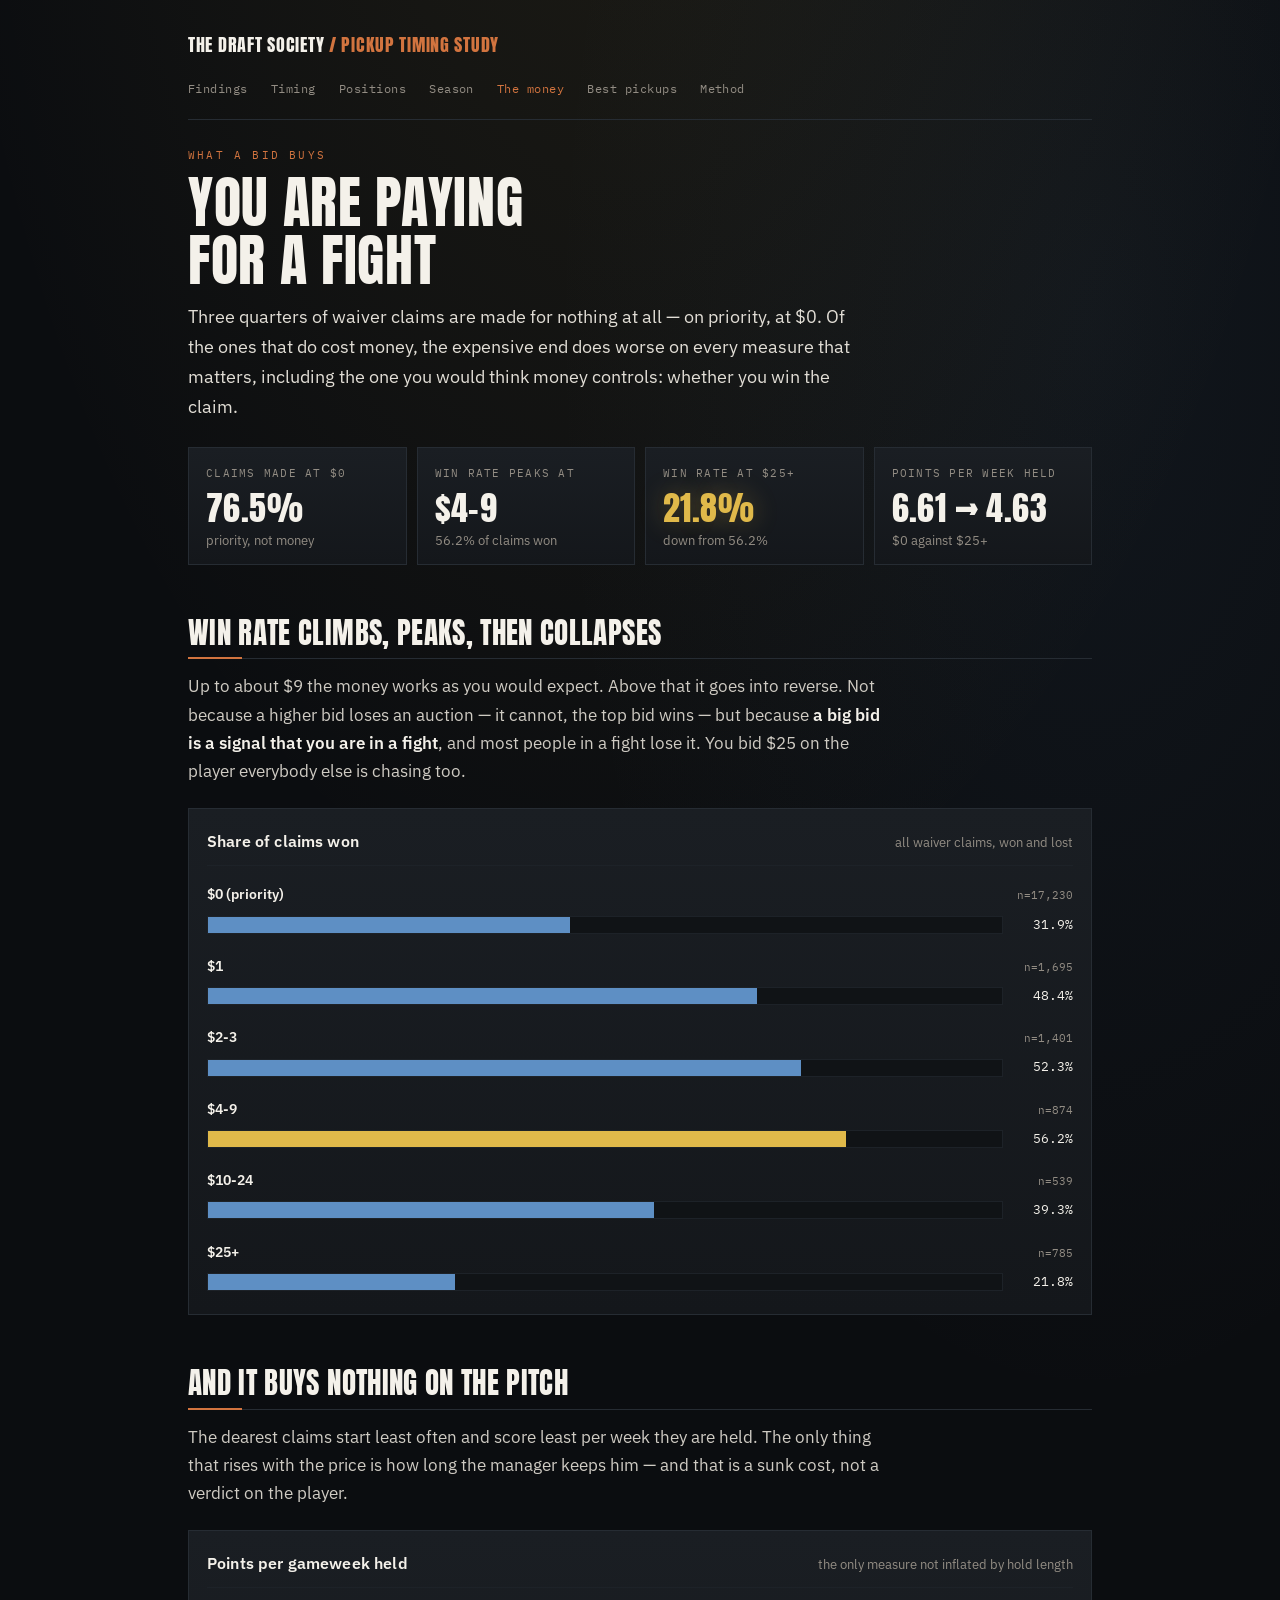
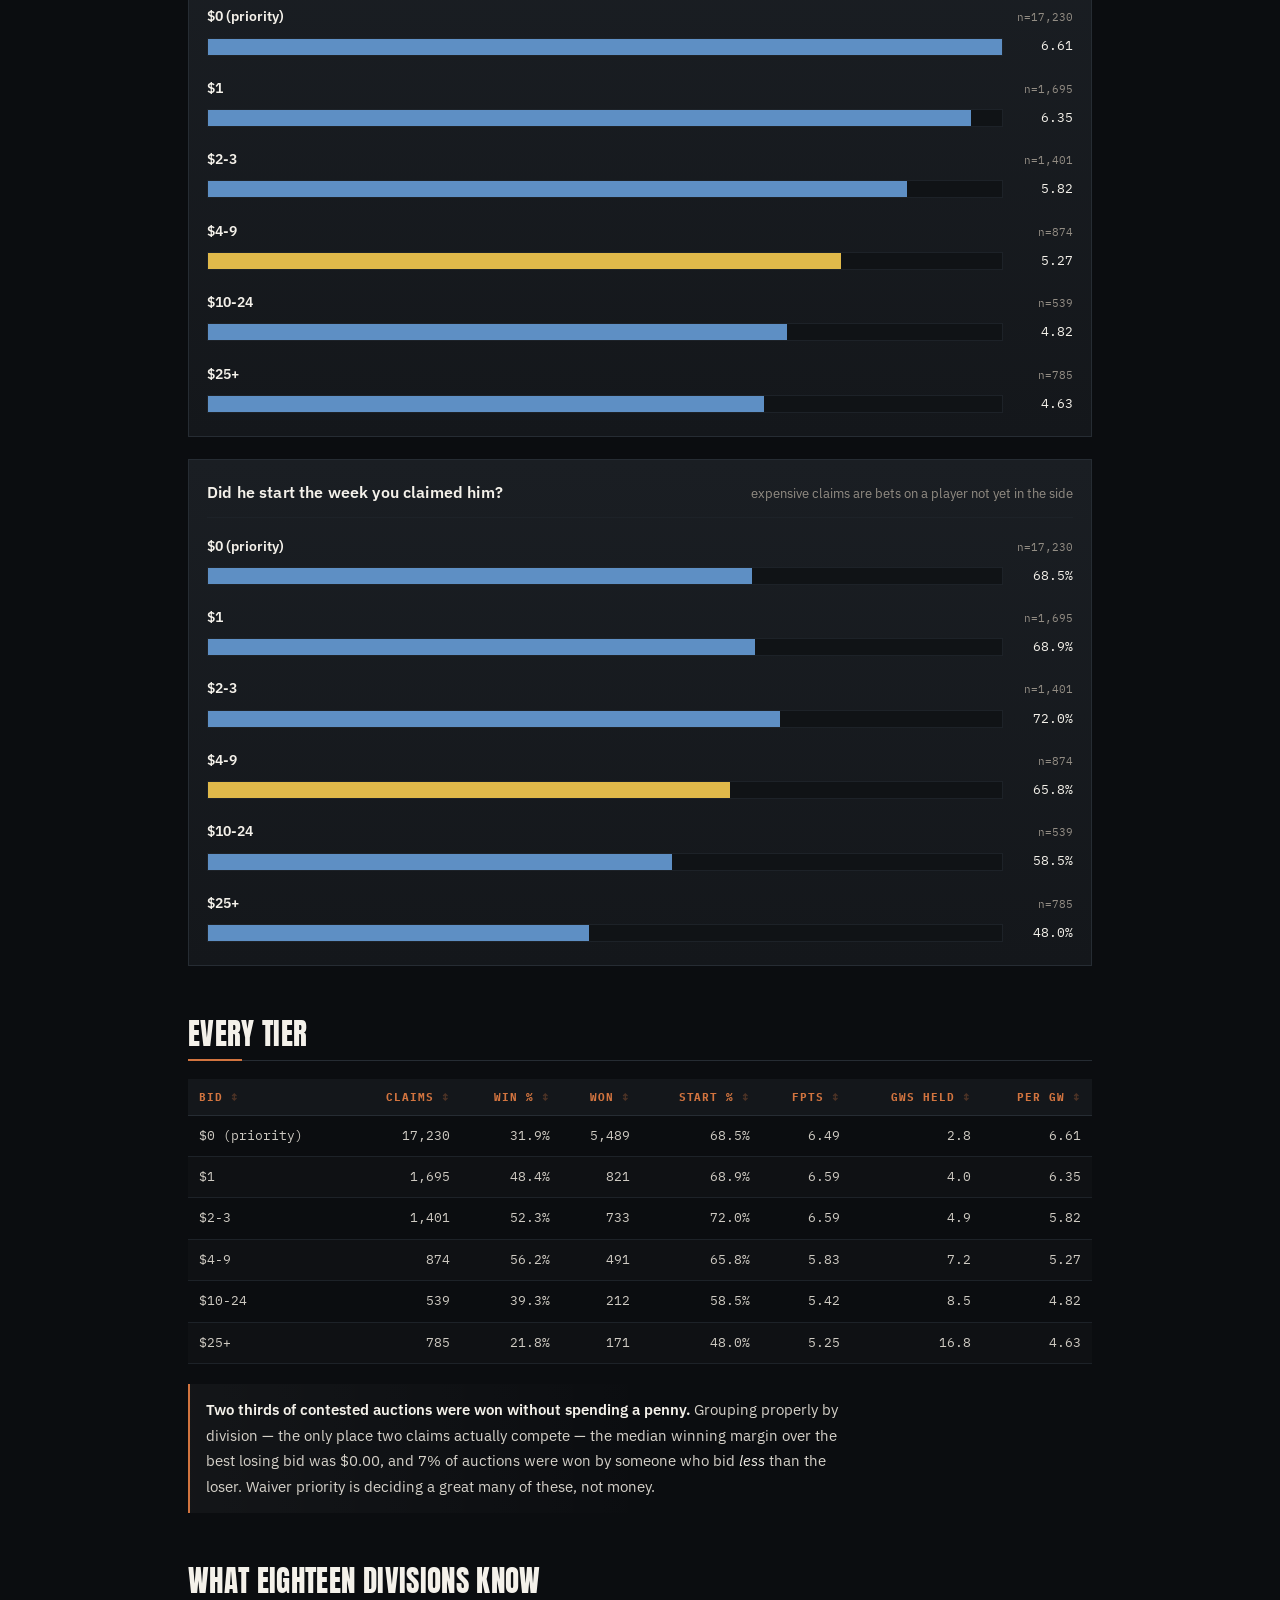
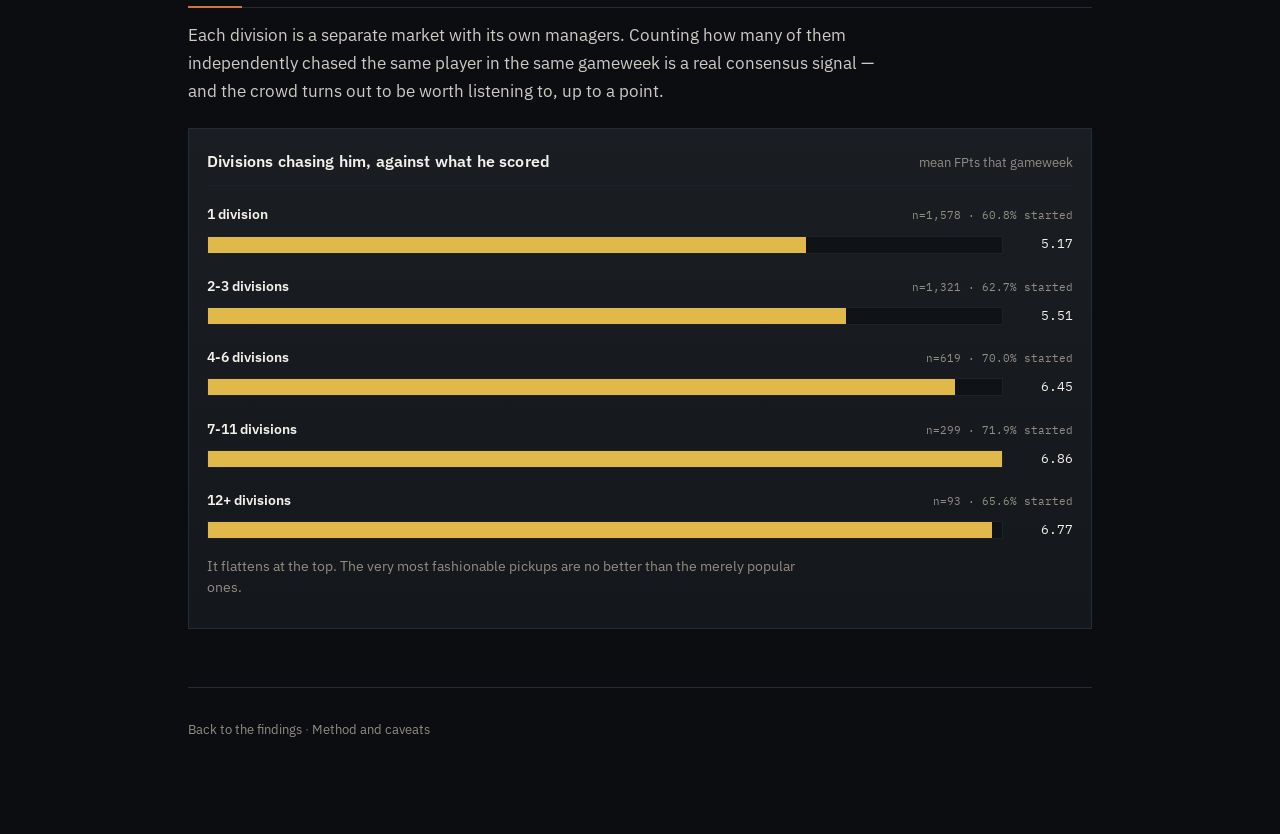
==== site/faab.html @ bee96d05 "Pickup timing study: scraper, analysis and site Measures what 22,488 Fantrax pickups were worth in 2" ====
<!doctype html>
<html lang="en">
<head>
<meta charset="utf-8">
<meta name="viewport" content="width=device-width, initial-scale=1">
<title>The money — Pickup Timing Study 25/26</title>
<meta name="description" content="What a FAAB bid actually buys on the Fantrax waiver wire, and what the crowd knows.">
<link rel="preconnect" href="https://fonts.googleapis.com">
<link rel="preconnect" href="https://fonts.gstatic.com" crossorigin>
<link href="https://fonts.googleapis.com/css2?family=Anton&family=IBM+Plex+Mono:wght@400;500;600&family=IBM+Plex+Sans:wght@400;500;600&display=swap" rel="stylesheet">
<link rel="stylesheet" href="assets/tds.css">
</head>
<body class="p-money">
<div class="wrap">

  <header class="masthead">
    <div class="masthead-title">The Draft Society <span>/ Pickup Timing Study</span></div>
    <nav>
      <a href="index.html">Findings</a>
      <a href="timing.html">Timing</a>
      <a href="positions.html">Positions</a>
      <a href="season.html">Season</a>
      <a href="faab.html" aria-current="page">The money</a>
      <a href="best-pickups.html">Best pickups</a>
      <a href="method.html">Method</a>
    </nav>
  </header>

  <p class="kicker">What a bid buys</p>
  <h1>You are paying<br>for a fight</h1>
  <p class="lede">Three quarters of waiver claims are made for nothing at all
  &mdash; on priority, at $0. Of the ones that do cost money, the expensive
  end does worse on every measure that matters, including the one you would
  think money controls: whether you win the claim.</p>

  <div class="stat-row" id="faab-stats"></div>

  <h2>Win rate climbs, peaks, then collapses</h2>
  <p>Up to about $9 the money works as you would expect. Above that it goes
  into reverse. Not because a higher bid loses an auction &mdash; it cannot,
  the top bid wins &mdash; but because <strong>a big bid is a signal that you
  are in a fight</strong>, and most people in a fight lose it. You bid $25 on
  the player everybody else is chasing too.</p>

  <div class="panel">
    <div class="panel-head"><h3>Share of claims won</h3>
      <span class="note">all waiver claims, won and lost</span></div>
    <div id="win-chart"></div>
  </div>

  <h2>And it buys nothing on the pitch</h2>
  <p>The dearest claims start least often and score least per week they are
  held. The only thing that rises with the price is how long the manager
  keeps him &mdash; and that is a sunk cost, not a verdict on the player.</p>

  <div class="panel">
    <div class="panel-head"><h3>Points per gameweek held</h3>
      <span class="note">the only measure not inflated by hold length</span></div>
    <div id="rate-chart"></div>
  </div>

  <div class="panel">
    <div class="panel-head"><h3>Did he start the week you claimed him?</h3>
      <span class="note">expensive claims are bets on a player not yet in the side</span></div>
    <div id="start-chart"></div>
  </div>

  <h2>Every tier</h2>
  <div class="scroll"><table id="faab-table">
    <thead><tr>
      <th>Bid</th>
      <th class="num" data-type="num">Claims</th>
      <th class="num" data-type="num">Win %</th>
      <th class="num" data-type="num">Won</th>
      <th class="num" data-type="num">Start %</th>
      <th class="num" data-type="num">FPts</th>
      <th class="num" data-type="num">GWs held</th>
      <th class="num" data-type="num">Per GW</th>
    </tr></thead>
    <tbody></tbody>
  </table></div>

  <div class="caveat">
    <strong>Two thirds of contested auctions were won without spending a
    penny.</strong> Grouping properly by division &mdash; the only place two
    claims actually compete &mdash; the median winning margin over the best
    losing bid was $0.00, and 7% of auctions were won by someone who bid
    <em>less</em> than the loser. Waiver priority is deciding a great many of
    these, not money.
  </div>

  <h2>What eighteen divisions know</h2>
  <p>Each division is a separate market with its own managers. Counting how
  many of them independently chased the same player in the same gameweek is a
  real consensus signal &mdash; and the crowd turns out to be worth
  listening to, up to a point.</p>

  <div class="panel">
    <div class="panel-head"><h3>Divisions chasing him, against what he scored</h3>
      <span class="note">mean FPts that gameweek</span></div>
    <div id="consensus-chart"></div>
    <p class="note" style="margin-top:14px">It flattens at the top. The very
    most fashionable pickups are no better than the merely popular ones.</p>
  </div>

  <footer>
    <p><a href="index.html">Back to the findings</a> &middot;
    <a href="method.html">Method and caveats</a></p>
  </footer>

</div>

<script src="data/extra.js"></script>
<script src="assets/tds.js"></script>
<script>
(function () {
  var x = window.PICKUP_EXTRA;
  if (!x) {
    TDS.fail(document.getElementById('faab-stats'),
      'no data: site/data/extra.js is missing. Run analysis/build_site_data.py.');
    return;
  }
  var tiers = x.faab.tiers;
  var free = tiers[0];
  var best = tiers.reduce(function (a, b) {
    return b.win_rate > a.win_rate ? b : a;
  });
  var dearest = tiers[tiers.length - 1];

  [['Claims made at $0', TDS.pct(100 * (x.faab.claims_total - x.faab.claims_with_bid)
      / x.faab.claims_total), 'priority, not money'],
   ['Win rate peaks at', best.tier, TDS.pct(best.win_rate) + ' of claims won'],
   ['Win rate at ' + dearest.tier, TDS.pct(dearest.win_rate),
     'down from ' + TDS.pct(best.win_rate)],
   ['Points per week held', TDS.num(free.per_gameweek_held) + ' → ' +
     TDS.num(dearest.per_gameweek_held), '$0 against ' + dearest.tier]
  ].forEach(function (s, i) {
    var box = TDS.el('div', 'stat');
    box.appendChild(TDS.el('div', 'stat-label', s[0]));
    box.appendChild(TDS.el('div', 'stat-value' + (i === 2 ? ' gold' : ''), s[1]));
    box.appendChild(TDS.el('div', 'stat-sub', s[2]));
    document.getElementById('faab-stats').appendChild(box);
  });

  function tierRows(key, format, filter) {
    return tiers.filter(filter || function () { return true; }).map(function (t) {
      return {
        label: t.tier,
        note: 'n=' + TDS.thousands(t.claims),
        bars: [{
          key: t.win_rate === best.win_rate ? 'lineup_snipe' : 'waivers',
          value: t[key],
          display: t[key] === null ? '--' : format(t[key]),
          thin: t.n_won !== null && t.n_won < 30
        }]
      };
    });
  }

  TDS.bars(document.getElementById('win-chart'),
    { rows: tierRows('win_rate', TDS.pct), max: 70 });
  TDS.bars(document.getElementById('rate-chart'),
    { rows: tierRows('per_gameweek_held', function (v) { return TDS.num(v); }) });
  TDS.bars(document.getElementById('start-chart'),
    { rows: tierRows('start_rate', TDS.pct), max: 100 });

  var body = document.querySelector('#faab-table tbody');
  tiers.forEach(function (t) {
    var tr = document.createElement('tr');
    tr.appendChild(TDS.el('td', null, t.tier));
    [[t.claims, TDS.thousands(t.claims)],
     [t.win_rate, TDS.pct(t.win_rate)],
     [t.n_won, TDS.thousands(t.n_won)],
     [t.start_rate, t.start_rate === null ? '--' : TDS.pct(t.start_rate)],
     [t.mean_fpts, TDS.num(t.mean_fpts)],
     [t.held_gameweeks, t.held_gameweeks === null ? '--' : TDS.num(t.held_gameweeks, 1)],
     [t.per_gameweek_held, TDS.num(t.per_gameweek_held)]
    ].forEach(function (pair) {
      var td = TDS.el('td', 'num', pair[1]);
      td.dataset.value = pair[0] === null ? '' : pair[0];
      tr.appendChild(td);
    });
    body.appendChild(tr);
  });
  TDS.sortable(document.getElementById('faab-table'));

  TDS.bars(document.getElementById('consensus-chart'), {
    rows: x.faab.consensus.map(function (c) {
      return {
        label: c.band + (c.band === '1' ? ' division' : ' divisions'),
        note: 'n=' + TDS.thousands(c.n) + ' · ' + TDS.pct(c.start_rate) + ' started',
        bars: [{ key: 'lineup_snipe', value: c.mean_fpts,
          display: TDS.num(c.mean_fpts) }]
      };
    })
  });
}());
</script>
</body>
</html>
---- site/assets/tds.css ----
/* The Draft Society - floodlit matchday.
   Black and gold, Anton for headlines, IBM Plex Mono for anything that should
   read like a readout. Built dark from the first line, never inverted.

   On the type split, which is the main thing that makes this readable: the
   house spec asks for Plex Mono on *data, stats and labels*, not on running
   prose. Mono is tiring in bulk - every character the same width, no word
   shapes to lock on to - so body copy is IBM Plex Sans, from the same
   superfamily, and the mono is kept for numbers, tables, labels and chart
   furniture where the tabular alignment earns its place.

   Colour: gold is the accent of the brand, but a page of nothing but gold on
   black is both monotonous and hard to read. Each page carries its own
   --accent, and the data colours below are a proper categorical set rather
   than three shades of the same thing.

   Everything is capped at 940px because these pages are iframed into Wix at
   that width, and must stay readable down to phone widths inside that
   ceiling. Font fallbacks are a condensed serif and a real monospace, not
   Arial, so a sandboxed iframe that cannot reach Google Fonts still looks
   deliberate. */

:root {
  /* Surfaces: a blue-black rather than dead #000, layered so panels read as
     lit from above rather than as holes. */
  --black: #0b0d10;
  --panel: #14171b;
  --panel-2: #1a1e23;
  --panel-edge: #262c33;
  --hairline: #1d2228;

  --gold: #e0b94a;
  --gold-deep: #c9a227;
  --gold-dim: rgba(224, 185, 74, 0.2);

  /* Headings stay bright; body copy sits a step down, which is what stops a
     long page glaring. */
  --white: #f4f1ea;
  --text: #cfcbc3;
  --grey: #938d84;
  --grey-dim: #645f59;

  /* Categorical data colours. Buckets keep one colour each across every page
     so a reader learns them once. */
  --waivers: #5e8fc4;
  --snipe: #e0b94a;
  --late: #d2743f;
  --baseline: #5f6a72;

  /* Extra hues for cuts that are not buckets (positions, phases). */
  --teal: #3f9e8c;
  --violet: #9183cc;
  --rose: #c96a84;

  --accent: var(--gold);

  --max: 940px;
  --head: Anton, 'Arial Narrow', 'Times New Roman', serif;
  --sans: 'IBM Plex Sans', system-ui, 'Segoe UI', sans-serif;
  --mono: 'IBM Plex Mono', ui-monospace, 'Courier New', monospace;
}

/* Per-page accents, so moving between pages feels like moving. */
body.p-timing    { --accent: var(--gold); }
body.p-positions { --accent: var(--teal); }
body.p-season    { --accent: var(--violet); }
body.p-money     { --accent: var(--late); }
body.p-best      { --accent: var(--waivers); }
body.p-method    { --accent: var(--grey); }

* { box-sizing: border-box; }

html { -webkit-text-size-adjust: 100%; }

body {
  margin: 0;
  background: var(--black);
  color: var(--text);
  font-family: var(--sans);
  font-size: 16.5px;
  line-height: 1.72;
  background-image:
    radial-gradient(90% 55% at 50% -10%, rgba(224, 185, 74, 0.09), transparent 62%),
    radial-gradient(70% 45% at 85% 8%, rgba(94, 143, 196, 0.07), transparent 60%);
  background-repeat: no-repeat;
}

.wrap { max-width: var(--max); margin: 0 auto; padding: 30px 18px 80px; }

/* ---------------------------------------------------------------- type --- */

h1, h2, .stat-value, .masthead-title {
  font-family: var(--head);
  font-weight: 400;
  letter-spacing: 0.012em;
  text-transform: uppercase;
  margin: 0;
  color: var(--white);
}

h1 { font-size: clamp(32px, 7.2vw, 56px); line-height: 1.02; margin-bottom: 12px; }

h2 {
  font-size: clamp(21px, 4vw, 29px);
  line-height: 1.12;
  margin: 52px 0 10px;
  padding-bottom: 9px;
  border-bottom: 1px solid var(--panel-edge);
  position: relative;
}
/* A short accent stub under each section rule - the only place the page
   colour shows as a block. */
h2::after {
  content: '';
  position: absolute;
  left: 0; bottom: -1px;
  width: 54px; height: 2px;
  background: var(--accent);
}

/* h3 drops Anton and the caps: inside a panel it is a label, not a headline,
   and shouting twice in one box is what made this tiring. */
h3 {
  font-family: var(--sans);
  font-size: 15.5px;
  font-weight: 600;
  letter-spacing: 0.01em;
  color: var(--white);
  margin: 0;
}

p { margin: 13px 0; max-width: 70ch; }

a { color: var(--accent); text-decoration: none;
  border-bottom: 1px solid var(--gold-dim); }
a:hover { border-bottom-color: var(--accent); }

strong { color: var(--white); font-weight: 600; }
em { color: var(--white); font-style: italic; }

.lede { font-size: 18px; line-height: 1.68; color: #e2ded6; max-width: 62ch; }

.kicker {
  font-family: var(--mono);
  font-size: 11px;
  letter-spacing: 0.2em;
  text-transform: uppercase;
  color: var(--accent);
  margin-bottom: 10px;
}

.note { font-size: 13.5px; line-height: 1.6; color: var(--grey); max-width: 74ch; }

.caveat {
  border-left: 2px solid var(--accent);
  background: linear-gradient(90deg, rgba(255, 255, 255, 0.035), transparent 70%);
  padding: 13px 16px;
  margin: 20px 0;
  font-size: 15px;
  color: #d6d2ca;
  max-width: 74ch;
}

ul { max-width: 70ch; padding-left: 20px; }
li { margin: 7px 0; }

/* ------------------------------------------------------------- masthead --- */

.masthead { border-bottom: 1px solid var(--panel-edge); padding-bottom: 14px;
  margin-bottom: 26px; }

.masthead-title { font-size: 18px; letter-spacing: 0.04em; }
.masthead-title span { color: var(--accent); }

nav { margin-top: 13px; display: flex; flex-wrap: wrap; gap: 2px 0; }

nav a {
  font-family: var(--mono);
  font-size: 12px;
  letter-spacing: 0.04em;
  padding: 5px 13px 5px 0;
  margin-right: 10px;
  border: 0;
  color: var(--grey);
}
nav a:hover { color: var(--white); }
nav a[aria-current='page'] { color: var(--accent); }

/* ---------------------------------------------------------------- stats --- */

.stat-row {
  display: grid;
  grid-template-columns: repeat(auto-fit, minmax(150px, 1fr));
  gap: 10px;
  margin: 24px 0;
}

/* Separate bordered cards rather than one hairline-gridded block. A single
   block leaves the container's own background showing as a dead rectangle
   wherever the last row is short of cards, and `min-width: 0` is what stops
   a long label pushing its track past the minmax and forcing a wrap in the
   first place - grid tracks default to min-content, not zero. */
.stat {
  background: linear-gradient(180deg, var(--panel-2), var(--panel));
  border: 1px solid var(--panel-edge);
  padding: 16px 17px 15px;
  min-width: 0;
}

.stat-label {
  font-family: var(--mono);
  font-size: 10.5px;
  letter-spacing: 0.12em;
  text-transform: uppercase;
  color: var(--grey);
  margin-bottom: 9px;
}

.stat-value { font-size: 34px; line-height: 1; }
.stat-value.gold { color: var(--gold);
  text-shadow: 0 0 26px rgba(224, 185, 74, 0.32); }
.stat-sub { font-size: 12.5px; line-height: 1.45; color: var(--grey);
  margin-top: 6px; }

/* --------------------------------------------------------------- panels --- */

.panel {
  background: linear-gradient(180deg, var(--panel-2), var(--panel));
  border: 1px solid var(--panel-edge);
  padding: 19px 18px 16px;
  margin: 22px 0;
}

.panel-head { display: flex; justify-content: space-between; align-items: baseline;
  gap: 12px; flex-wrap: wrap; margin-bottom: 16px;
  padding-bottom: 11px; border-bottom: 1px solid var(--hairline); }
.panel-head .note { font-size: 12.5px; }

.legend { display: flex; flex-wrap: wrap; gap: 4px 16px; margin: 0;
  font-family: var(--mono); font-size: 11.5px; color: var(--grey); }
.legend span { display: inline-flex; align-items: center; gap: 6px; }
.legend i { width: 11px; height: 11px; display: inline-block; flex: 0 0 auto; }

/* --------------------------------------------------------------- tables --- */

.scroll { overflow-x: auto; -webkit-overflow-scrolling: touch; margin: 18px 0; }

table { border-collapse: collapse; width: 100%; font-family: var(--mono);
  font-size: 13px; min-width: 520px; }

th, td { padding: 9px 11px; text-align: right; border-bottom: 1px solid var(--hairline);
  white-space: nowrap; }
th:first-child, td:first-child { text-align: left; }

thead th {
  font-size: 10.5px;
  letter-spacing: 0.09em;
  text-transform: uppercase;
  color: var(--accent);
  border-bottom: 1px solid var(--panel-edge);
  background: var(--panel);
  position: sticky;
  top: 0;
}

tbody tr:nth-child(even) td { background: rgba(255, 255, 255, 0.016); }
tbody tr:hover td { background: rgba(224, 185, 74, 0.06); }

th.sortable { cursor: pointer; user-select: none; }
th.sortable:hover { color: var(--white); }
th.sortable::after { content: '  \2195'; opacity: 0.3; }
th.sortable[data-dir='asc']::after { content: '  \2191'; opacity: 1; }
th.sortable[data-dir='desc']::after { content: '  \2193'; opacity: 1; }

td.num, th.num { font-variant-numeric: tabular-nums; }
.thin { color: var(--gold-deep); font-size: 11px; }

.tag {
  font-family: var(--mono);
  font-size: 10px;
  letter-spacing: 0.06em;
  text-transform: uppercase;
  padding: 2px 7px;
  border: 1px solid currentColor;
}
.tag.waivers { color: var(--waivers); }
.tag.lineup_snipe { color: var(--snipe); }
.tag.late_add { color: var(--late); }

/* ----------------------------------------------------- bars (horizontal) --- */
/* Divs rather than SVG so every label stays at a real font size at every
   width. A viewBox-scaled SVG shrinks its own text to nothing on a phone. */

.bars-group { margin: 0 0 18px; }
.bars-group:last-child { margin-bottom: 4px; }

.bars-label {
  display: flex; justify-content: space-between; align-items: baseline;
  gap: 10px; margin-bottom: 7px;
  font-family: var(--sans); font-size: 14px; font-weight: 600;
  color: var(--white);
}
.bars-note { font-family: var(--mono); font-style: normal; font-size: 11px;
  font-weight: 400; color: var(--grey); }

.bars-line { display: flex; align-items: center; gap: 10px; margin-bottom: 5px; }

.bars-key { flex: 0 0 76px; font-family: var(--mono); font-size: 11px;
  color: var(--grey); }

.bars-track {
  flex: 1 1 auto; height: 18px; min-width: 40px;
  background: #11141700; border: 1px solid var(--hairline);
  background-color: #101316;
}

.bars-fill { height: 100%; min-width: 2px; transition: width .4s ease; }

.bars-value {
  flex: 0 0 auto; min-width: 60px; text-align: right;
  font-family: var(--mono); font-size: 13px;
  font-variant-numeric: tabular-nums; color: var(--white);
}

/* ------------------------------------------------------ columns (vertical) --- */

.cols { display: flex; align-items: flex-end; gap: 2px; height: 215px;
  margin-top: 8px; }

.cols-col { flex: 1 1 0; min-width: 0; display: flex; flex-direction: column;
  justify-content: flex-end; height: 100%; }

.cols-value { font-family: var(--mono); font-size: 10px; text-align: center;
  color: var(--grey); margin-bottom: 3px;
  font-variant-numeric: tabular-nums; min-height: 13px; }

.cols-track { flex: 1 1 auto; display: flex; align-items: flex-end; }

.cols-fill { width: 100%; background: var(--waivers); min-height: 2px;
  transition: height .4s ease; }

.cols-col.is-hot .cols-value { color: var(--gold); }
.cols-col.is-hot .cols-fill { box-shadow: 0 0 18px rgba(224, 185, 74, 0.5); }

.cols-label { font-family: var(--mono); font-size: 10px; text-align: center;
  color: var(--grey-dim); margin-top: 6px; min-height: 13px; white-space: nowrap; }

/* --------------------------------------------------------------- footer --- */

footer {
  margin-top: 58px; padding-top: 18px;
  border-top: 1px solid var(--panel-edge);
  font-size: 13px; color: var(--grey-dim);
}
footer a { color: var(--grey); border: 0; }
footer a:hover { color: var(--accent); }

/* ---------------------------------------------- standalone embed variant --- */
/* The one-chart pages in site/embed/, which Wix iframes on their own. No
   masthead, no page padding, nothing that assumes a surrounding page. */

body.embed { background-image: none; }
body.embed .wrap { padding: 0; }
body.embed .panel { margin: 0; border: 0; background: var(--black); }

@media (max-width: 560px) {
  body { font-size: 16px; }
  .lede { font-size: 16.5px; }
  .stat-value { font-size: 28px; }
  .wrap { padding: 22px 16px 52px; }
  /* A dozen numbers across a phone collide into a smear; the bar heights and
     the axis still carry the shape, and the hover title has the figure. */
  .cols-value { display: none; }
  .cols { height: 170px; }
  .bars-key { flex-basis: 60px; }
  .bars-value { min-width: 52px; font-size: 12px; }
}
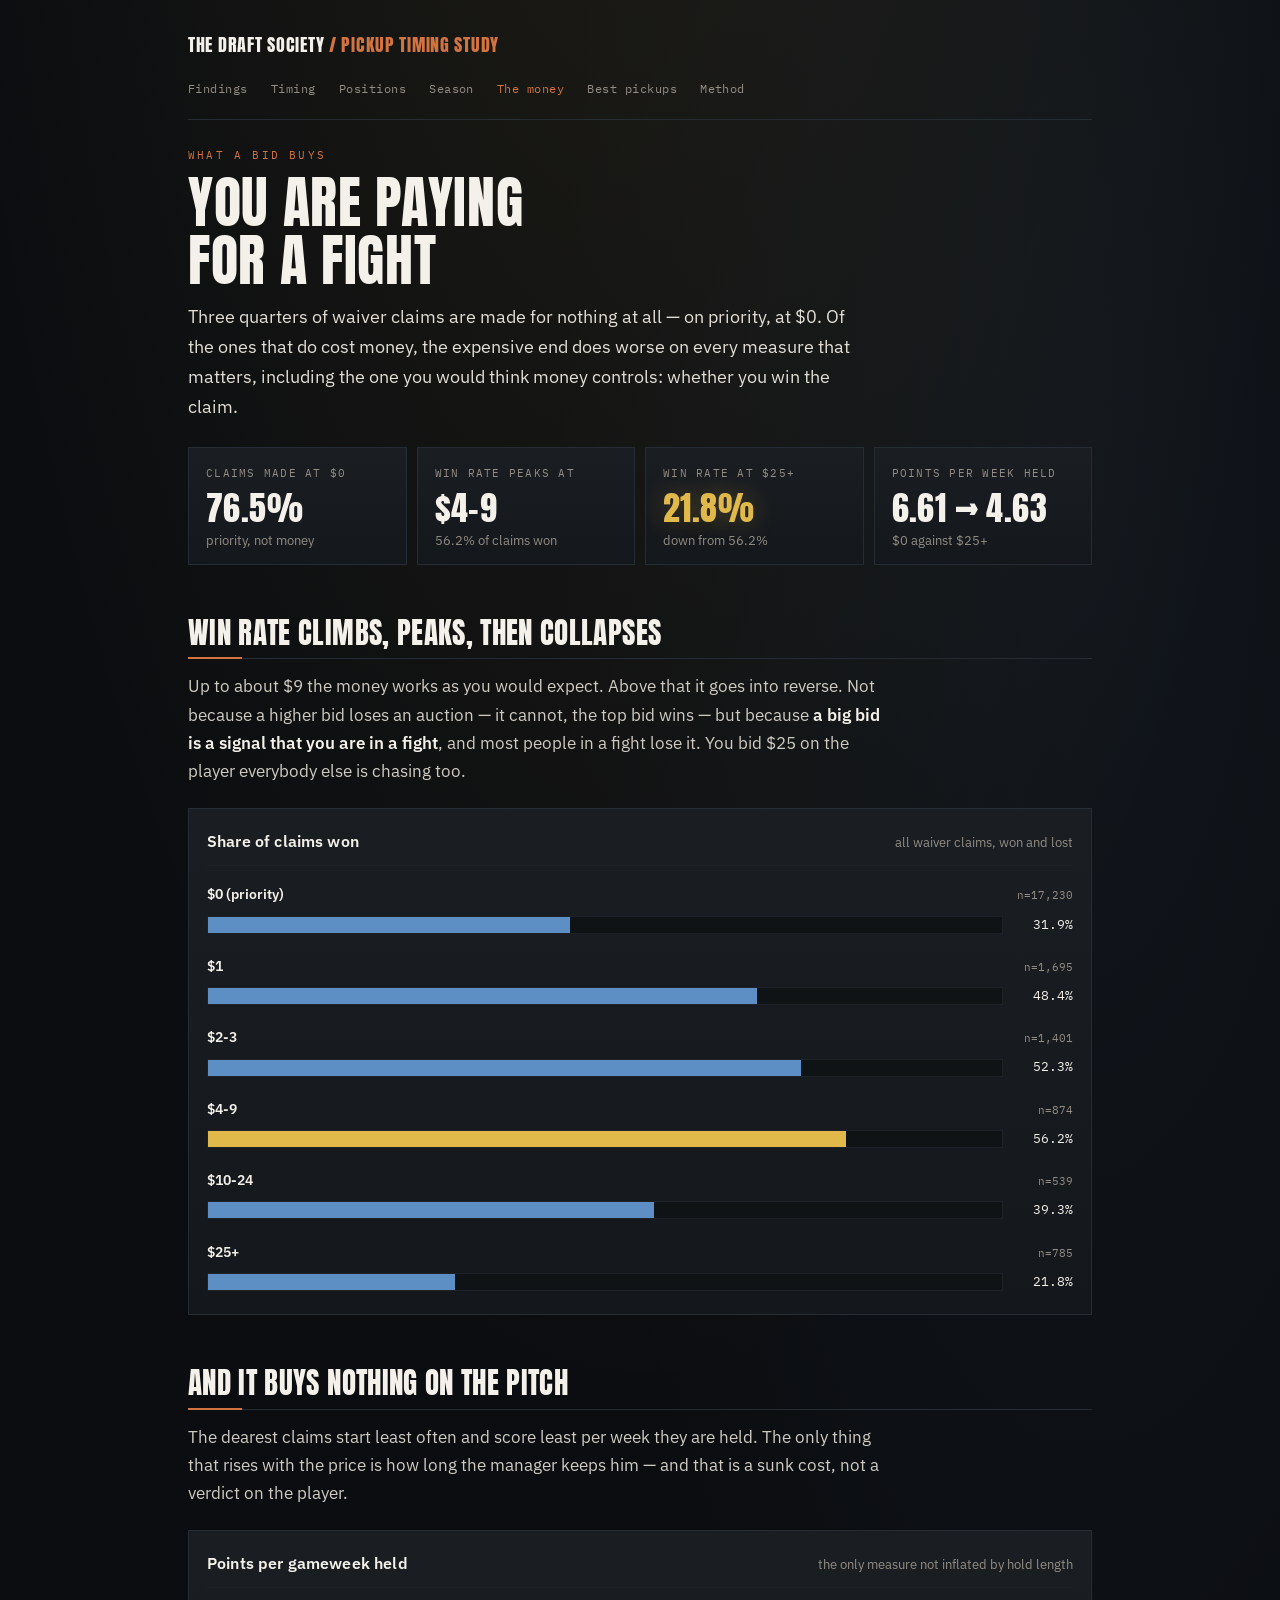
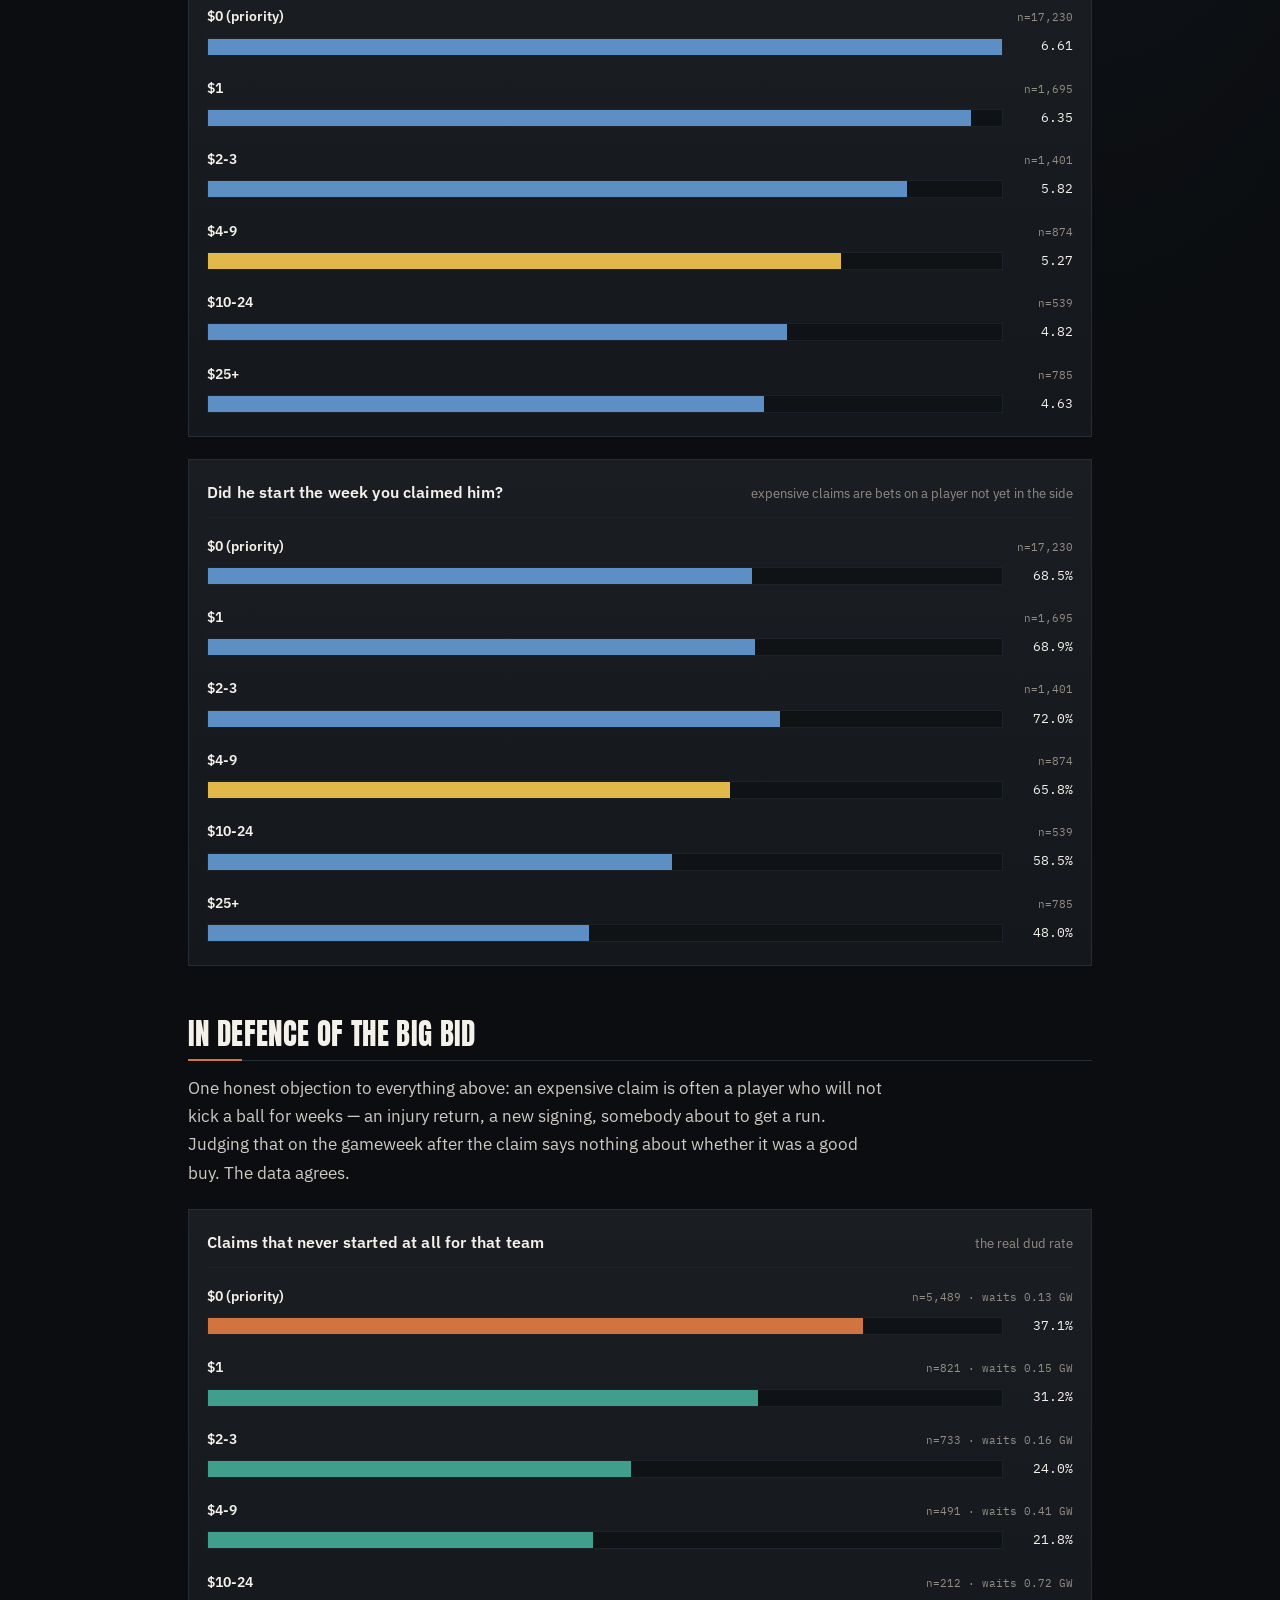
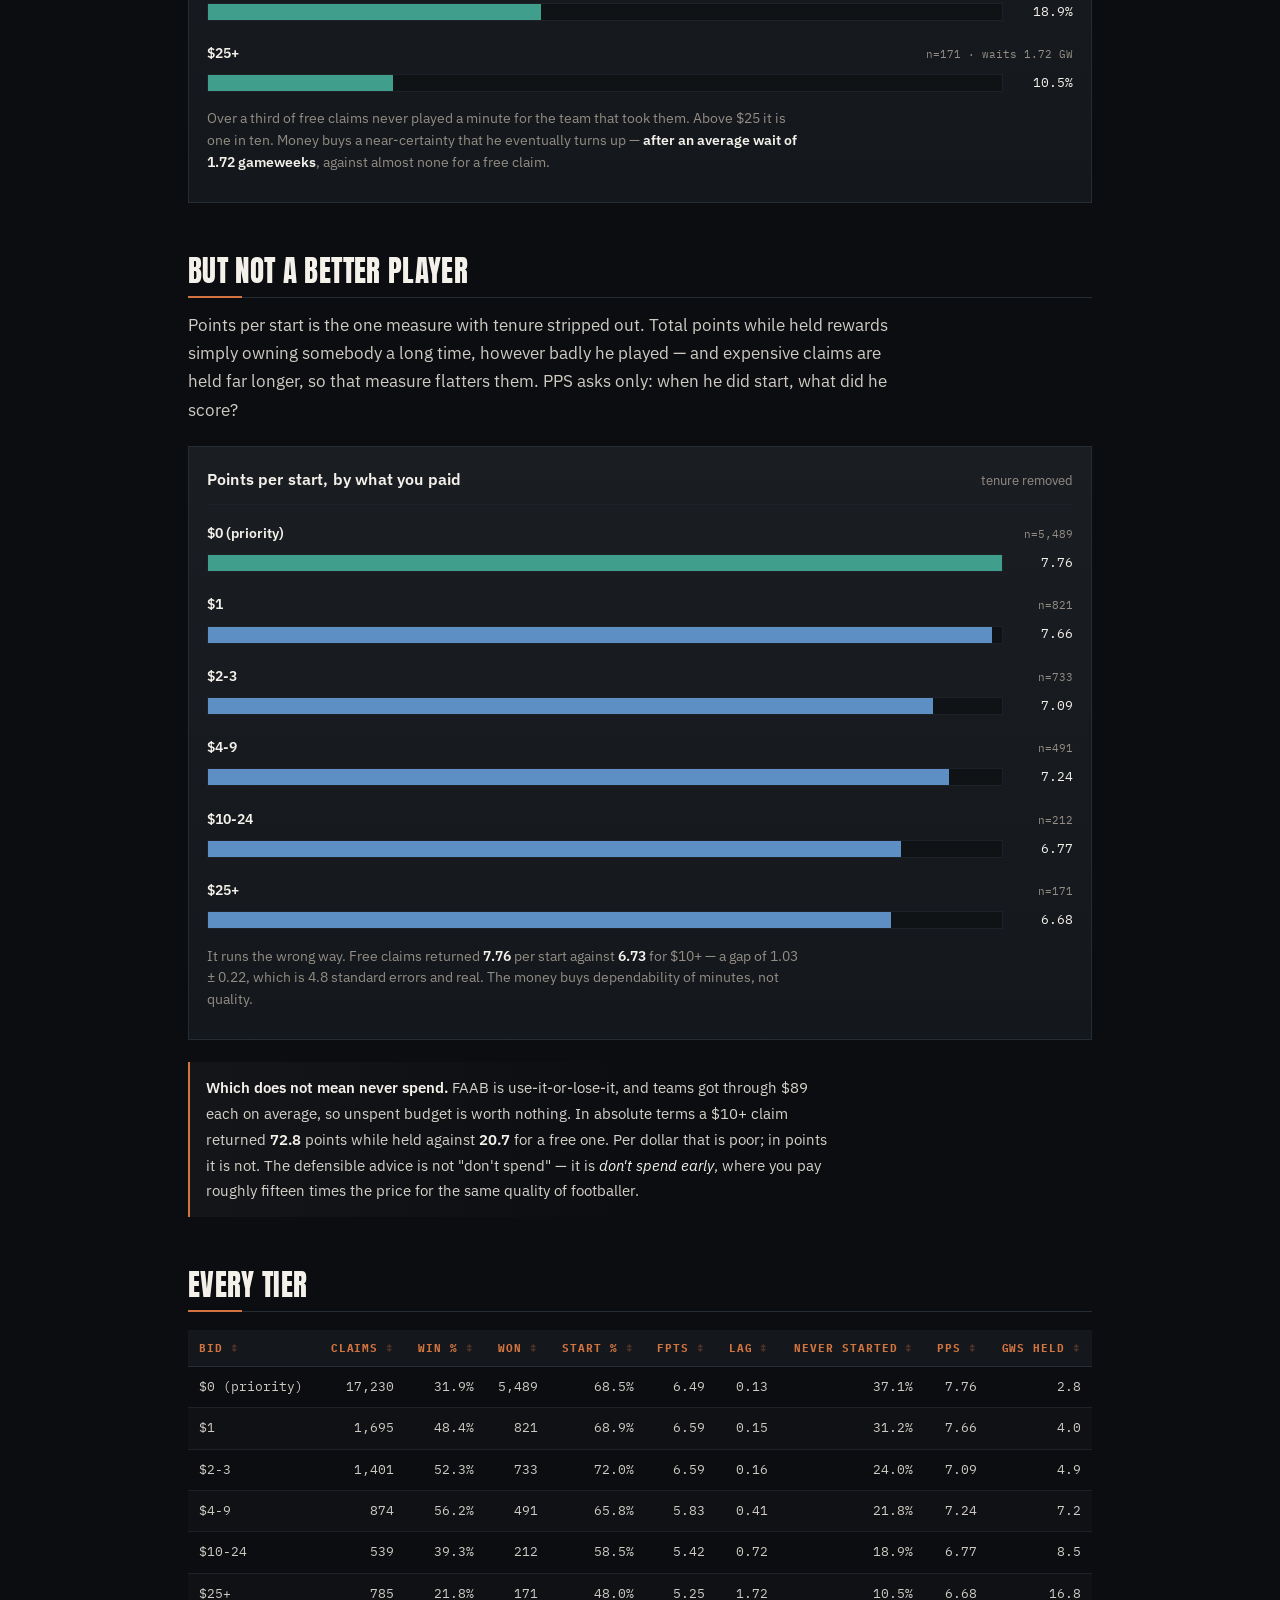
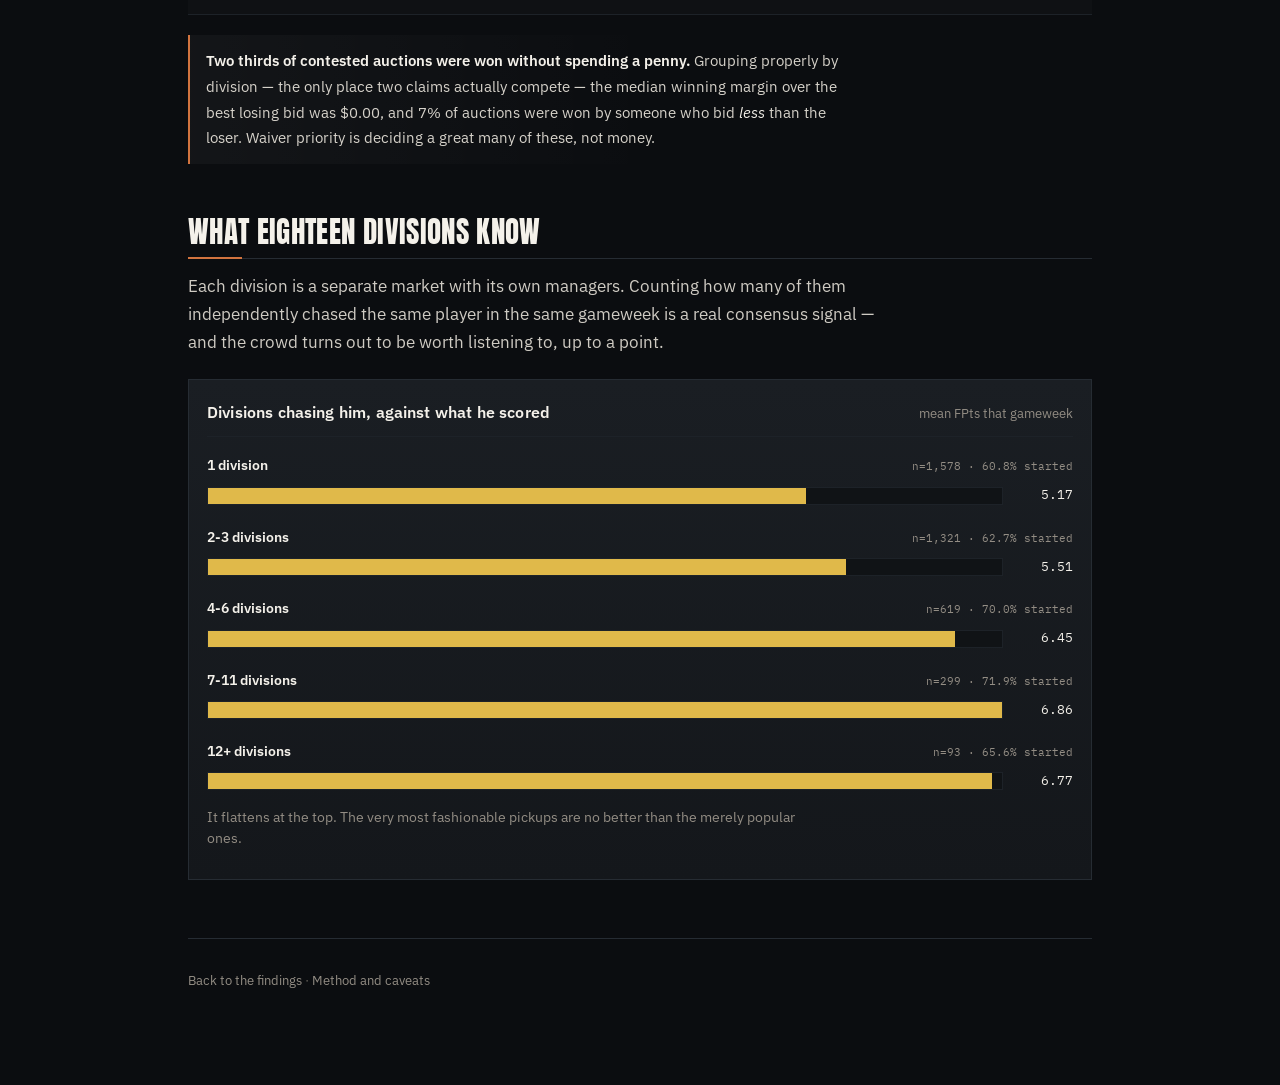
==== commit 213826e2: "Add PPS: separate "more football" from "better football" FPts-per-dollar was measured on the single " ====
--- a/site/faab.html
+++ b/site/faab.html
@@ -65,6 +65,50 @@
     <div id="start-chart"></div>
   </div>
 
+  <h2>In defence of the big bid</h2>
+  <p>One honest objection to everything above: an expensive claim is often a
+  player who will not kick a ball for weeks &mdash; an injury return, a new
+  signing, somebody about to get a run. Judging that on the gameweek after
+  the claim says nothing about whether it was a good buy. The data agrees.</p>
+
+  <div class="panel">
+    <div class="panel-head"><h3>Claims that never started at all for that team</h3>
+      <span class="note">the real dud rate</span></div>
+    <div id="dud-chart"></div>
+    <p class="note" style="margin-top:14px">Over a third of free claims never
+      played a minute for the team that took them. Above $25 it is one in
+      ten. Money buys a near-certainty that he eventually turns up &mdash;
+      <strong>after an average wait of <span id="lag">&mdash;</span>
+      gameweeks</strong>, against almost none for a free claim.</p>
+  </div>
+
+  <h2>But not a better player</h2>
+  <p>Points per start is the one measure with tenure stripped out. Total
+  points while held rewards simply owning somebody a long time, however badly
+  he played &mdash; and expensive claims are held far longer, so that measure
+  flatters them. PPS asks only: when he did start, what did he score?</p>
+
+  <div class="panel">
+    <div class="panel-head"><h3>Points per start, by what you paid</h3>
+      <span class="note">tenure removed</span></div>
+    <div id="pps-chart"></div>
+    <p class="note" style="margin-top:14px">It runs the wrong way. Free
+      claims returned <strong id="pps-free">&mdash;</strong> per start
+      against <strong id="pps-dear">&mdash;</strong> for $10+ &mdash; a gap
+      of 1.03 &plusmn; 0.22, which is 4.8 standard errors and real. The money
+      buys dependability of minutes, not quality.</p>
+  </div>
+
+  <div class="caveat">
+    <strong>Which does not mean never spend.</strong> FAAB is use-it-or-lose-it,
+    and teams got through $89 each on average, so unspent budget is worth
+    nothing. In absolute terms a $10+ claim returned <strong>72.8</strong>
+    points while held against <strong>20.7</strong> for a free one. Per dollar
+    that is poor; in points it is not. The defensible advice is not "don't
+    spend" &mdash; it is <em>don't spend early</em>, where you pay roughly
+    fifteen times the price for the same quality of footballer.
+  </div>
+
   <h2>Every tier</h2>
   <div class="scroll"><table id="faab-table">
     <thead><tr>
@@ -74,8 +118,10 @@
       <th class="num" data-type="num">Won</th>
       <th class="num" data-type="num">Start %</th>
       <th class="num" data-type="num">FPts</th>
+      <th class="num" data-type="num">Lag</th>
+      <th class="num" data-type="num">Never started</th>
+      <th class="num" data-type="num">PPS</th>
       <th class="num" data-type="num">GWs held</th>
-      <th class="num" data-type="num">Per GW</th>
     </tr></thead>
     <tbody></tbody>
   </table></div>
@@ -173,8 +219,10 @@
      [t.n_won, TDS.thousands(t.n_won)],
      [t.start_rate, t.start_rate === null ? '--' : TDS.pct(t.start_rate)],
      [t.mean_fpts, TDS.num(t.mean_fpts)],
-     [t.held_gameweeks, t.held_gameweeks === null ? '--' : TDS.num(t.held_gameweeks, 1)],
-     [t.per_gameweek_held, TDS.num(t.per_gameweek_held)]
+     [t.lag, t.lag === null ? '--' : TDS.num(t.lag)],
+     [t.never_started, t.never_started === null ? '--' : TDS.pct(t.never_started)],
+     [t.pps, t.pps === null ? '--' : TDS.num(t.pps)],
+     [t.held_gameweeks, t.held_gameweeks === null ? '--' : TDS.num(t.held_gameweeks, 1)]
     ].forEach(function (pair) {
       var td = TDS.el('td', 'num', pair[1]);
       td.dataset.value = pair[0] === null ? '' : pair[0];
@@ -183,6 +231,42 @@
     body.appendChild(tr);
   });
   TDS.sortable(document.getElementById('faab-table'));
+
+  // The stash case, and the measure that sees through it.
+  var dearest2 = tiers[tiers.length - 1];
+  if (dearest2.lag !== null) {
+    document.getElementById('lag').textContent = dearest2.lag;
+  }
+  var freeTier = tiers[0];
+  var dear = tiers.filter(function (t) { return t.mean_bid >= 10; });
+  if (freeTier.pps) {
+    document.getElementById('pps-free').textContent = TDS.num(freeTier.pps);
+  }
+  if (dear.length) {
+    var w = dear.reduce(function (a, t) { return a + t.n_won; }, 0);
+    var v = dear.reduce(function (a, t) { return a + t.pps * t.n_won; }, 0);
+    document.getElementById('pps-dear').textContent = TDS.num(v / w);
+  }
+
+  TDS.bars(document.getElementById('dud-chart'), {
+    max: 45,
+    rows: tiers.filter(function (t) { return t.never_started !== null; })
+      .map(function (t) {
+        return { label: t.tier, note: 'n=' + TDS.thousands(t.n_won) +
+            ' · waits ' + t.lag + ' GW',
+          bars: [{ key: t === tiers[0] ? 'late_add' : 'teal',
+            value: t.never_started, display: TDS.pct(t.never_started) }] };
+      })
+  });
+
+  TDS.bars(document.getElementById('pps-chart'), {
+    rows: tiers.filter(function (t) { return t.pps !== null; })
+      .map(function (t) {
+        return { label: t.tier, note: 'n=' + TDS.thousands(t.n_won),
+          bars: [{ key: t === tiers[0] ? 'teal' : 'waivers',
+            value: t.pps, display: TDS.num(t.pps) }] };
+      })
+  });
 
   TDS.bars(document.getElementById('consensus-chart'), {
     rows: x.faab.consensus.map(function (c) {
